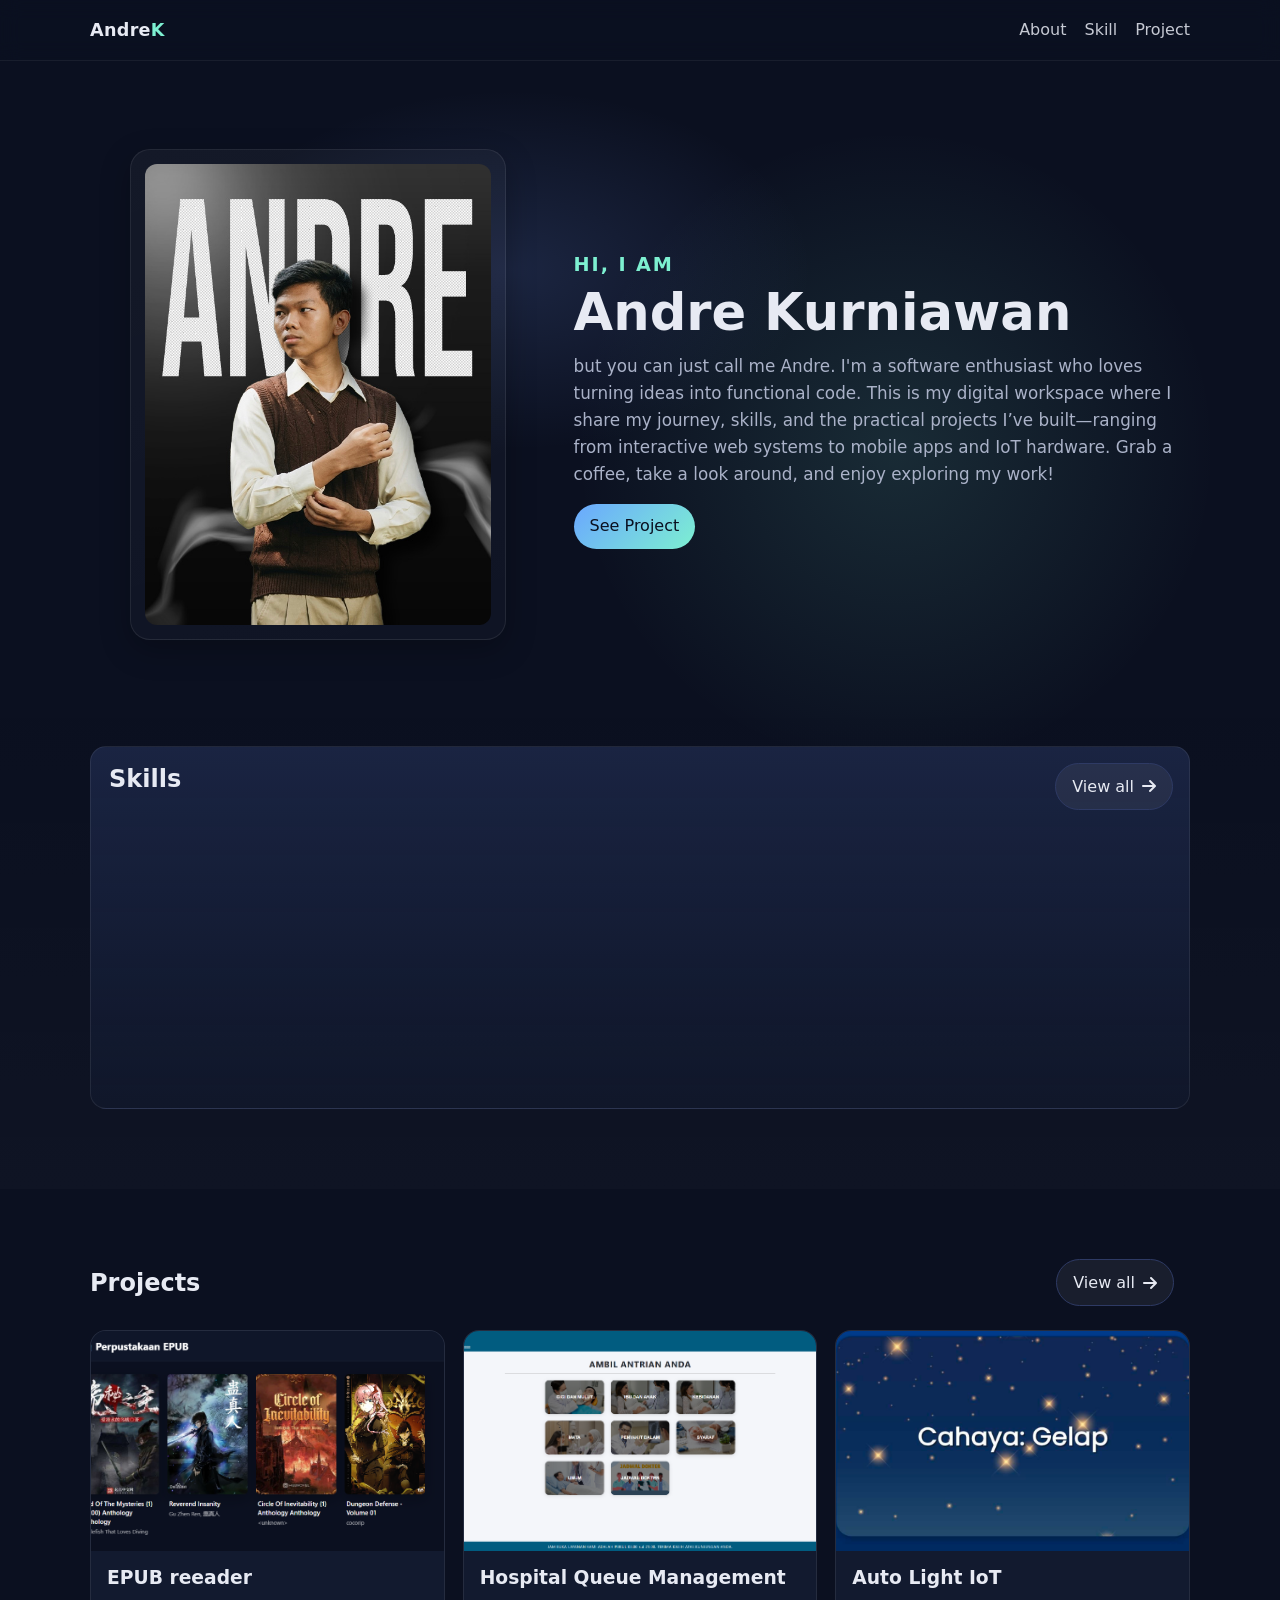
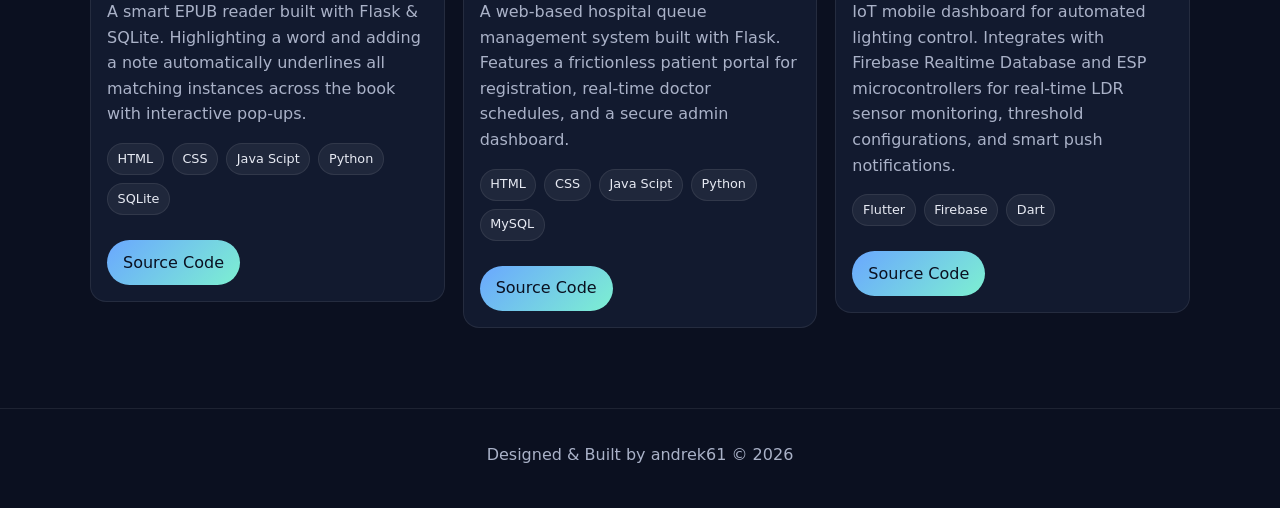
==== index.html @ bc023c02 "Initial commit" ====
<!doctype html>
<html lang="id">
<head>
  <meta charset="utf-8" />
  <meta name="viewport" content="width=device-width, initial-scale=1" />
  <title>Portfolio</title>
  <meta name="description"/>
  <link href="https://cdnjs.cloudflare.com/ajax/libs/font-awesome/6.5.2/css/all.min.css" rel="stylesheet">
  <link rel="stylesheet" href="https://unpkg.com/aos@2.3.1/dist/aos.css" />
  <link rel="stylesheet" href="style.css" />
</head>
<body>
  <header class="site-header">
    <div class="container header-wrap">
      <a class="brand" href="#home" aria-label="Ke bagian atas">Andre<span>K</span></a>
      <nav class="nav">
        <a href="#home">About</a>
        <a href="#skills">Skill</a>
        <a href="#projects">Project</a>
      </nav>
    </div>
  </header>

  <main id="home" class="hero" data-aos="fade-up">
    <div class="container hero-grid">
      <figure class="hero-card" aria-label="Foto profil">
        <img src="image/Profile.jpg"
             alt="My profil" loading="lazy" />
      </figure>

      <section class="hero-text">
        <p class="eyebrow">Hi, I am</p>
        <h1>Andre Kurniawan</h1>
        <p class="lead">
          but you can just call me Andre. 
          I'm a software enthusiast who loves turning ideas into functional code. 
          This is my digital workspace where I share my journey, skills, and the practical projects 
          I’ve built—ranging from interactive web systems to mobile apps and IoT hardware. 
          Grab a coffee, take a look around, and enjoy exploring my work!
        </p>
        <div class="cta">
          <a href="#projects" class="btn btn-primary">See Project</a>
        </div>
      </section>
    </div>
  </main>

  <section id="skills" class="section alt" data-aos="fade-up">
    <div class="container highlight">
      <h2>Skills</h2>
      <a href="skill.html" class="btn btn-ghost btn-skill">View all <i class="fa-solid fa-arrow-right"></i></a>
      <div class="chips">
        <div class="card fade-delay">
            <div class="wrapper">
                <img src="image/BackG.jpg" class="cover-image">
                <img src="image/BackG2.jpg" class="cover-image2">
            </div>
            <img src="image/html.png" class="character">
            <p class="title">HTML</p>
        </div>
        <div class="card fade-delay">
            <div class="wrapper">
                <img src="image/BackG.jpg" class="cover-image">
                <img src="image/BackG2.jpg" class="cover-image2">
            </div>
            <img src="image/css.png" class="character">
            <p class="title">CSS</p>
        </div>
        <div class="card fade-delay">
            <div class="wrapper">
                <img src="image/BackG.jpg" class="cover-image">
                <img src="image/BackG2.jpg" class="cover-image2">
            </div>
            <img src="image/python.png" class="character">
            <p class="title">Python</p>
        </div>
        <div class="card fade-delay">
            <div class="wrapper">
                <img src="image/BackG.jpg" class="cover-image">
                <img src="image/BackG2.jpg" class="cover-image2">
            </div>
            <img src="image/php.png" class="character">
            <p class="title">php</p>
        </div>
      </div>
    </div>
  </section>

  <section id="projects" class="section">
    <div class="container">
      <h2>Projects</h2>
      <a href="project.html" class="btn btn-ghost btn-view-project">View all <i class="fa-solid fa-arrow-right"></i></a>

      <div class="projects">
        <div class="p-card fade-delay-project">
          <article class="project-card">
            <img src="project_image/EPUB-reader.png" loading="lazy" />
            <div class="project-body">
              <h3>EPUB reeader </h3>
              <p>
                A smart EPUB reader built with Flask & SQLite. 
                Highlighting a word and adding a note automatically underlines all 
                matching instances across the book with interactive pop-ups.
              </p>
              <div class="tags">
                <span>HTML</span>
                <span>CSS</span>
                <span>Java Scipt</span>
                <span>Python</span>
                <span>SQLite</span>
              </div>
              <div class="actions">
                <a href="https://github.com/andrek61/EPUB-reader" target="_blank" rel="noopener noreferrer" 
                class="btn btn-primary btn-project">Source Code</a>
              </div>
            </div>
          </article>
        </div>

        <div class="p-card fade-delay-project">
          <article class="project-card">
            <img src="project_image/Queue-Management.png" loading="lazy" />
            <div class="project-body">
              <h3>Hospital Queue Management </h3>
              <p>
                A web-based hospital queue management system built with Flask. 
                Features a frictionless patient portal for registration, real-time doctor schedules, 
                and a secure admin dashboard.
              </p>
              <div class="tags">
                <span>HTML</span>
                <span>CSS</span>
                <span>Java Scipt</span>
                <span>Python</span>
                <span>MySQL</span>
              </div>
              <div class="actions">
                <a href="https://github.com/andrek61/Hospital-Queue-Management" target="_blank" rel="noopener noreferrer" 
                class="btn btn-primary btn-project">Source Code</a>
              </div>
            </div>
          </article>
        </div>

        <div class="p-card fade-delay-project">
          <article class="project-card">
            <img src="project_image/iot-app.png" loading="lazy" />
            <div class="project-body">
              <h3>Auto Light IoT </h3>
              <p>
                IoT mobile dashboard for automated lighting control. 
                Integrates with Firebase Realtime Database and ESP microcontrollers 
                for real-time LDR sensor monitoring, threshold configurations, 
                and smart push notifications.
              </p>
              <div class="tags">
                <span>Flutter</span>
                <span>Firebase</span>
                <span>Dart</span>
              </div>
              <div class="actions">
                <a href="https://github.com/andrek61/IoT-app" target="_blank" rel="noopener noreferrer" 
                class="btn btn-primary btn-project">Source Code</a>
              </div>
            </div>
          </article>
        </div>
        
      </div>
    </div>
  </section>

  <footer class="site-footer">
    <div class="container">
      <p>Designed & Built by andrek61 &copy; 2026</p>
    </div>
  </footer>
  <script src="https://unpkg.com/aos@2.3.1/dist/aos.js"></script>
  <script src="script.js"></script>
</body>
</html>
---- style.css ----
:root{
  --bg: #0b1020;
  --card: #121a2f;
  --soft: #1a2442;
  --text: #e7eaf3;
  --muted: #aab2c8;
  --brand: #6aa7ff;
  --brand-2: #7df0d1;
  --ring: #2e3a64;
  --shadow: 0 10px 30px rgba(0,0,0,.25);
}

*{ 
  box-sizing: border-box; 
}

html{ 
  height:100%; 
  scroll-behavior: smooth;
}

body {
  min-height: 100vh;
  margin: 0;
  font-family: ui-sans-serif, system-ui, -apple-system, "Segoe UI",
               Roboto, "Helvetica Neue", Arial, "Noto Sans",
               "Apple Color Emoji","Segoe UI Emoji";
  color: var(--text);

  background:
    radial-gradient(1000px 600px at 40% 30%, rgba(122,160,255,.15), transparent 30%),
    radial-gradient(800px 800px at 70% 50%, rgba(125,240,209,.12), transparent 40%),
    var(--bg);

  background-attachment: fixed;
  background-repeat: no-repeat;
  background-size: cover;
  line-height: 1.6;
}


.container{ width:min(1100px, 92%); margin-inline:auto; position: relative;}
.section{ padding: 80px 0; }
.section.alt{ background: linear-gradient(180deg, transparent, rgba(255,255,255,.02)); }
h1,h2,h3{ line-height:1.2; margin:0 0 .6rem; }
p{ margin:.6rem 0 1rem; color: var(--muted); }
a{ color: var(--brand); text-decoration: none; }
a:hover{ text-decoration: underline; }

.container h2{ margin-bottom: 2rem;}

.site-header{
  position: sticky; top:0; z-index: 50;
  backdrop-filter: blur(10px);
  background: rgba(11,16,32,.5);
  border-bottom: 1px solid rgba(255,255,255,.06);
}
.header-wrap{ display:flex; align-items:center; justify-content:space-between; padding: 16px 0; }
.brand{
  font-weight: 800; letter-spacing:.3px; font-size: 1.1rem;
  color: var(--text);
}
.brand span{ color: var(--brand-2); }
.nav{ display:flex; gap: 18px; align-items:center; }
.nav a{ color: var(--text); opacity:.85; }
.nav a:hover{ opacity:1; }
.nav .btn{ margin-left:6px; }

.btn{
  display: inline-flex; 
  align-items: center; 
  justify-content: center; 
  gap: 8px;
  padding: .6rem 1rem; 
  border-radius: 999px; 
  border: 1px solid var(--ring);
  background: transparent; 
  color: var(--text); 
  text-decoration:none; 
  transition:.2s;
}
.btn:hover{ 
  transform: translateY(-3px); 
  box-shadow: var(--shadow); 
  text-decoration: none; 
}
.btn-primary{
  background: linear-gradient(135deg, var(--brand), var(--brand-2));
  color: #0a1020; border: none;
}
.btn-ghost{ 
  background: rgba(255,255,255,.06); 
}
.btn-project{
  position: absolute;
  bottom: 1rem;
  left: 1rem;
}
.btn-project:hover{
  bottom: 1.2rem; 
}
.btn-skill{
  position: absolute;
  right: 1rem;
  top: 1rem;
}
.btn-view-project{
  position: absolute;
  right: 1rem;
  top: -.6rem;
}



.hero { 
  padding: 72px 0 10px; 
}
.hero-grid {
  display:grid; 
  gap: 28px; 
  align-items:center;
  grid-template-columns: .85fr 1.15fr;
}
.eyebrow { 
  color: var(--brand-2); 
  text-transform: uppercase; 
  letter-spacing: .1em; 
  font-weight:700; 
  font-size:1.2rem; 
  margin-bottom: .1rem;
}
.hero h1 { 
  font-size: clamp(2rem, 1.2rem + 3vw, 3.2rem);
}
.lead { 
  font-size: 1.05rem;
}
.cta { 
  display:flex;
  gap:12px;
  margin-top: 10px;
}
.hero-card {
  background: linear-gradient(160deg, rgba(255,255,255,.04), rgba(255,255,255,.02));
  border: 1px solid rgba(255,255,255,.08);
  border-radius: 20px; 
  padding: 14px;
  box-shadow: var(--shadow);
}
.hero-card img { 
  width:100%; 
  height:auto; 
  display:block; 
  border-radius: 12px; 
}

.highlight {
  position: relative;
  background: linear-gradient(180deg, var(--soft), rgba(18,26,47,.6));
  border: 1px solid rgba(255,255,255,.08);
  border-radius: 16px; 
  padding: 18px;
}

/* Projects */
.projects {
  margin-top: 14px;
  display:grid; 
  gap: 18px;
  grid-template-columns: repeat(12, 1fr);
}
.p-card{
  position: relative;
  grid-column: span 12;
  display:flex; 
  flex-direction:column;
}
.project-card {
  position: relative;
  user-select: none; 
  grid-column: span 12;
  background: var(--card); 
  border: 1px solid rgba(255,255,255,.08);
  border-radius: 16px; 
  overflow:hidden; 
  display:flex; 
  flex-direction:column;
  transition: transform .2s ease, box-shadow .2s ease, border-color .2s ease;
}
.project-card:hover { 
  transform: translateY(-3px); 
  box-shadow: var(--shadow); 
  border-color: rgba(255,255,255,.16); 
}
.project-card video, .project-card img { 
  width:100%; 
  height:auto; 
  display:block; 
  aspect-ratio: 16 / 10; 
  object-fit: cover; 
}
.project-body { 
  padding: 16px; 
}
.project-body h3 { 
  margin-bottom:.4rem; 
}
.tags { 
  display:flex; 
  gap:8px; 
  flex-wrap:wrap; 
  margin:.4rem 0 .8rem; 
  padding-bottom: 50px;
}
.tags span {
  font-size:.8rem; padding:.3rem .6rem; border-radius:999px;
  background: rgba(255,255,255,.06); border:1px solid rgba(255,255,255,.08);
}
.actions { 
  display:flex; 
  gap:10px; 
  margin-top: 20px;
}

.contact { 
  text-align:center; 
}
.socials { 
  display:flex; 
  gap:16px; 
  justify-content:center; 
  margin-top:8px; 
}
.socials a {
  padding:.5rem .8rem; 
  border-radius:999px; 
  border:1px solid rgba(255,255,255,.08);
  background: rgba(255,255,255,.05);
}

.site-footer {
  border-top: 1px solid rgba(255,255,255,.08);
  padding: 24px 0; 
  color: var(--muted); 
  text-align:center;
}

.chips { 
  display:grid; 
  gap:10px; 
  margin-top: 50px; 
  margin-bottom: 1rem;
  padding: 0px 30px;
  grid-template-columns: repeat(12, 1fr);
  user-select: none; 
}
.card {
  position: relative;
  margin-bottom: 30px;
  width: 200px;
  height: 200px;
  perspective: 1000px;
  grid-column: span 6;
  display:flex; 
  flex-direction:column;
  justify-self: center;
}
.wrapper {
  position: absolute;
  width: 100%;
  height: 100%;
  border-radius: 20px;
  transition: transform 0.6s ease, box-shadow 0.6s ease;
  transform-style: preserve-3d;
}
.cover-image {
  width: 100%;
  height: 100%;
  object-fit: cover;
  border-radius: 20px;
  box-shadow: 0 10px 25px rgba(0,0,0,0.4);
}
.cover-image2 {
  position: absolute;
  width: 100%;
  height: 100%;
  left: 50%;
  transform: translateX(-50%);
  object-fit: cover;
  border-radius: 20px;
  box-shadow: 0 10px 25px rgba(0,0,0,0.4);
  opacity: 0;
  transition: opacity 0.6s ease, transform 0.6s ease;
}
.title {
  position: absolute;
  text-align: center;
  color: #0a1020;
  font-size: 25px;
  border: #e7eaf3;
  bottom: -10px;
  left: 50%;
  transform: translateX(-50%);
  width: 100%;
  transition: transform 0.6s ease, font-size 0.5s ease-in-out, text-shadow 0.5s ease;
}
.character {
  position: absolute;
  bottom: 35px;
  left: 50%;
  transform: translateX(-50%) translateY(-15px);
  width: 65%;
  transition: opacity 0.6s ease, transform 0.6s ease;
}
.title.long{
  font-size: 22px;
}

.card:hover .wrapper {
  transform: translateY(40px) rotateX(80deg);
  box-shadow: 0px 30px 50px rgba(0,0,0,0.6);
}

.card:hover .character {
  opacity: 1;
  transform: translateX(-50%) translateY(-45px);
}

.card:hover .cover-image2 {
  opacity: 1;
}

.card:hover .title {
  transform: translateX(-50%) translateY(-50px);
  font-size: 40px;
  text-shadow:
    -1px -1px 0 #ffffff,
     1px -1px 0 #ffffff,
    -1px  1px 0 #ffffff,
     1px  1px 0 #ffffff;
}



@media (max-width: 980px){
  .chips{padding: 0 10px 0;}
  .title{font-size: 20px;}
  .hero-grid{ grid-template-columns: 1fr; }
  .two-col{ grid-template-columns: 1fr; }
  .card{ width: 150px; height: 150px;}
  .card .character{ transform: translateX(-50%) translateY(0);}
  .card:hover .character{transform: translateX(-50%) translateY(-20px);}
  .card:hover .title{transform: translateX(-50%) translateY(-30px); font-size: 30px;}
  .card:hover .title.long{transform: translateX(-50%) translateY(-30px); font-size: 25px;}

}
@media (min-width: 720px){
  .project-card, .p-card{ grid-column: span 6; }
  .card{grid-column: span 4;}
  .hero-grid{grid-template-columns: .85fr 1.15fr;}
}
@media (min-width: 1040px){
  .project-card, .p-card{ grid-column: span 4; }
  .card{ grid-column: span 3;}
  .card:hover .title.long{transform: translateX(-50%) translateY(-60px); font-size: 35px;}

}

/* Prefer-reduced-motion */
@media (prefers-reduced-motion: reduce){
  *{ transition: none !important; }
}
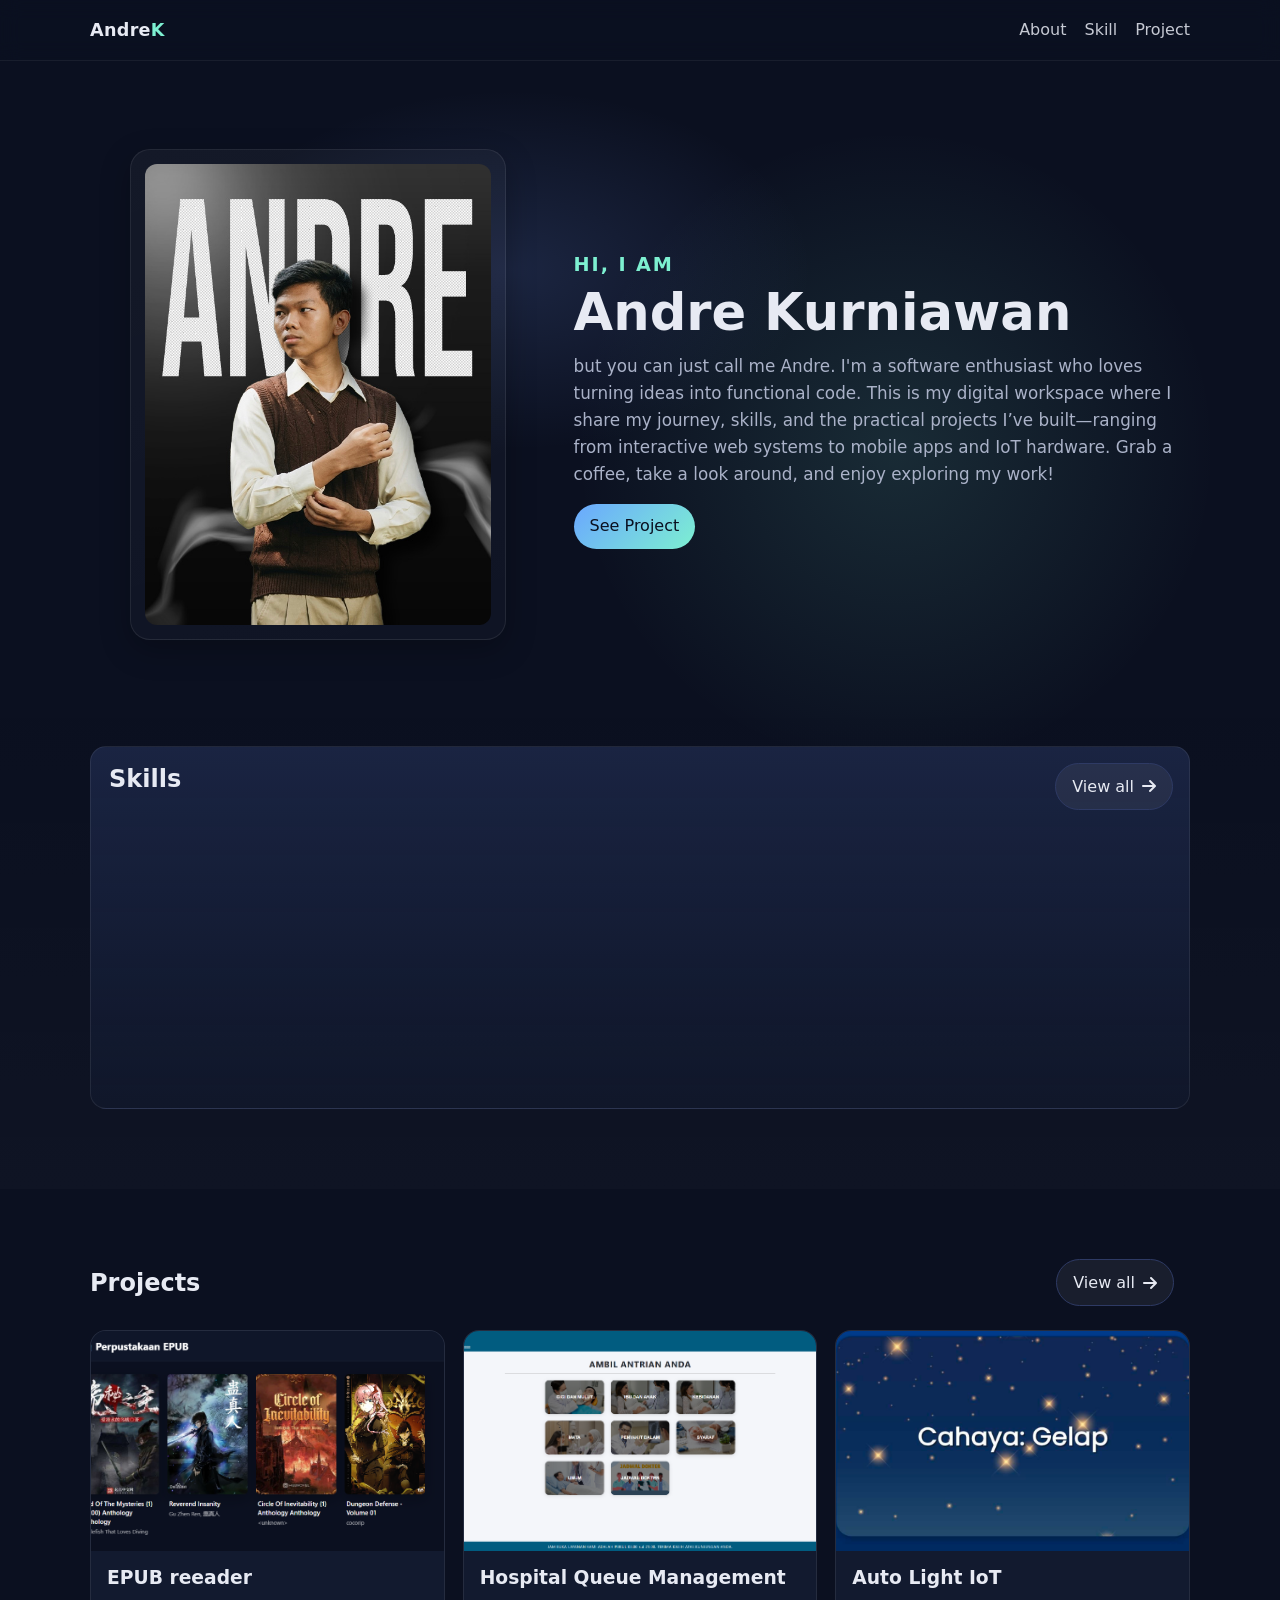
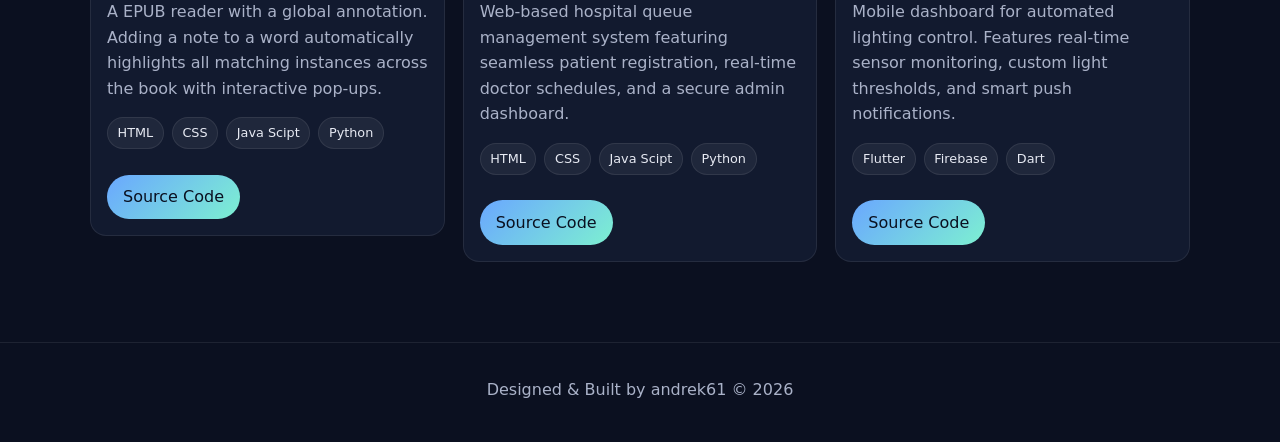
==== commit b7228105: "Fix sentence" ====
--- a/index.html
+++ b/index.html
@@ -98,16 +98,15 @@
             <div class="project-body">
               <h3>EPUB reeader </h3>
               <p>
-                A smart EPUB reader built with Flask & SQLite. 
-                Highlighting a word and adding a note automatically underlines all 
-                matching instances across the book with interactive pop-ups.
+                A EPUB reader with a global annotation. 
+                Adding a note to a word automatically highlights 
+                all matching instances across the book with interactive pop-ups.
               </p>
               <div class="tags">
                 <span>HTML</span>
                 <span>CSS</span>
                 <span>Java Scipt</span>
                 <span>Python</span>
-                <span>SQLite</span>
               </div>
               <div class="actions">
                 <a href="https://github.com/andrek61/EPUB-reader" target="_blank" rel="noopener noreferrer" 
@@ -123,8 +122,8 @@
             <div class="project-body">
               <h3>Hospital Queue Management </h3>
               <p>
-                A web-based hospital queue management system built with Flask. 
-                Features a frictionless patient portal for registration, real-time doctor schedules, 
+                Web-based hospital queue management system featuring seamless 
+                patient registration, real-time doctor schedules, 
                 and a secure admin dashboard.
               </p>
               <div class="tags">
@@ -132,7 +131,6 @@
                 <span>CSS</span>
                 <span>Java Scipt</span>
                 <span>Python</span>
-                <span>MySQL</span>
               </div>
               <div class="actions">
                 <a href="https://github.com/andrek61/Hospital-Queue-Management" target="_blank" rel="noopener noreferrer" 
@@ -148,9 +146,8 @@
             <div class="project-body">
               <h3>Auto Light IoT </h3>
               <p>
-                IoT mobile dashboard for automated lighting control. 
-                Integrates with Firebase Realtime Database and ESP microcontrollers 
-                for real-time LDR sensor monitoring, threshold configurations, 
+                Mobile dashboard for automated lighting control. 
+                Features real-time sensor monitoring, custom light thresholds, 
                 and smart push notifications.
               </p>
               <div class="tags">
